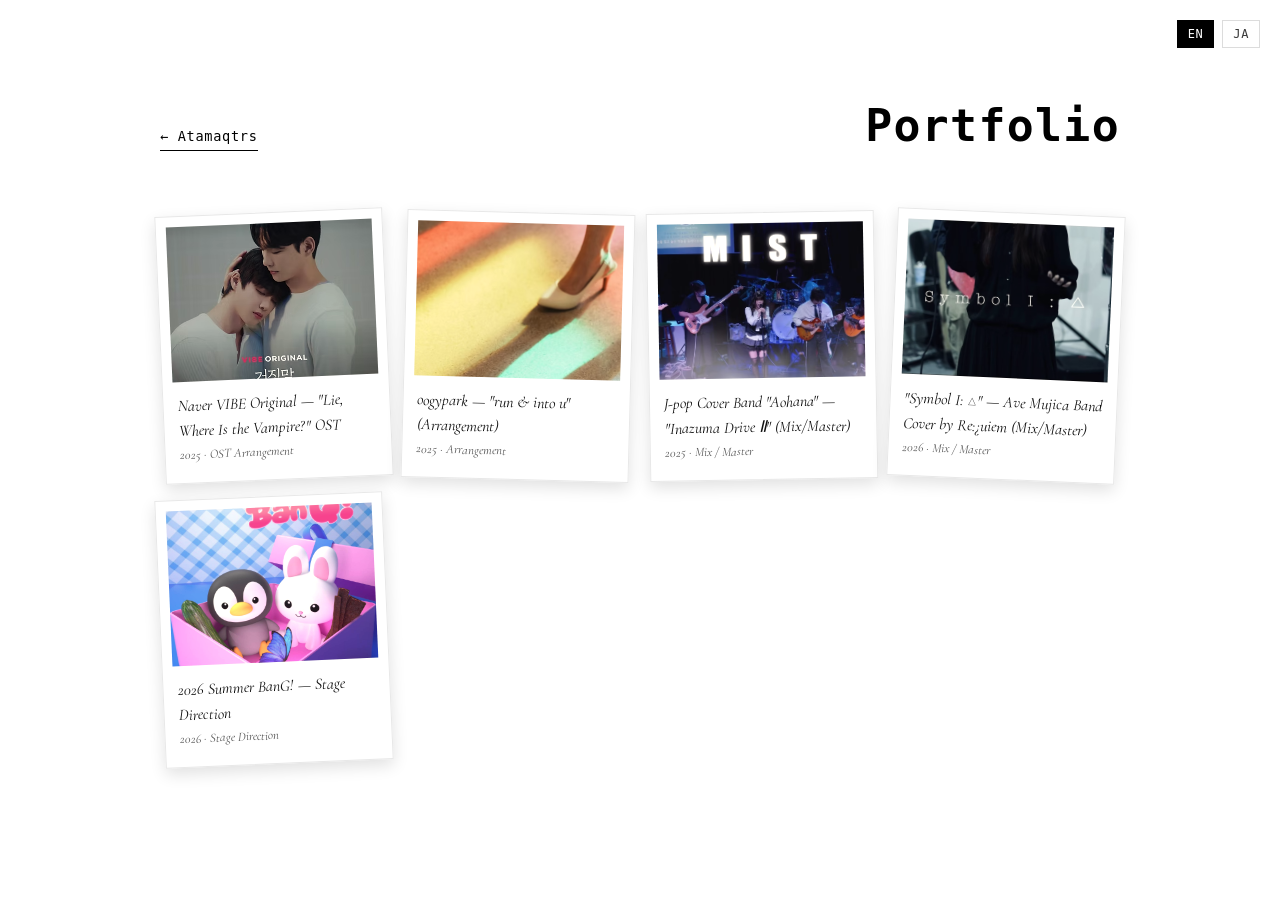
==== portfolio.html @ 37e50482 "Cover the photo's blue screen glow: trace monitor outlines slightly outward Co-Authored-By: Claude S" ====
<!DOCTYPE html>
<html lang="en">
<head>
<meta charset="UTF-8" />
<meta name="viewport" content="width=device-width, initial-scale=1.0" />
<title>Portfolio — Atamaqtrs</title>
<meta name="description" content="Atamaqtrs — full portfolio" />
<link rel="preconnect" href="https://fonts.googleapis.com">
<link rel="preconnect" href="https://fonts.gstatic.com" crossorigin>
<link href="https://fonts.googleapis.com/css2?family=Cormorant+Garamond:ital,wght@0,400;0,500;0,600;1,400;1,500&display=swap" rel="stylesheet">
<link href="https://fonts.cdnfonts.com/css/vcr-osd-mono" rel="stylesheet">
<link rel="stylesheet" href="css/style.css?v=21" />
<style>
  /* This page isn't part of the one-page scroller, so it needs a normal
     document-flow layout instead of the .panel/#scroll-container system. */
  body { padding: 90px clamp(20px, 6vw, 96px) 100px; }
  .gallery-wrap { max-width: 960px; margin: 0 auto; }
  .gallery-header {
    display: flex;
    align-items: baseline;
    justify-content: space-between;
    flex-wrap: wrap;
    gap: 12px;
    margin-bottom: 32px;
  }
  .gallery-back {
    font-family: var(--font-display);
    font-size: 0.85rem;
    letter-spacing: 0.05em;
    text-decoration: none;
    color: var(--fg);
    border-bottom: 1px solid var(--fg);
    padding-bottom: 2px;
  }
  .gallery-back:hover { opacity: 0.75; }
</style>
</head>
<body>

<div id="lang-switch" aria-label="Language switch">
  <button type="button" data-lang-btn="en">EN</button>
  <button type="button" data-lang-btn="ja">JA</button>
</div>

<div class="gallery-wrap">
  <div class="gallery-header">
    <a class="gallery-back" href="index.html#portfolio" data-i18n="portfolio.gallery.back">← Atamaqtrs</a>
    <h2 data-i18n="portfolio.heading">Portfolio</h2>
  </div>

  <div id="portfolio">
    <div id="portfolio-grid" class="portfolio-grid"></div>

    <!-- Detail overlay: shown when URL hash is #/portfolio/<id> -->
    <div id="portfolio-detail" class="portfolio-detail" hidden>
      <button type="button" class="portfolio-back" data-i18n="portfolio.back">← Back to list</button>
      <div class="portfolio-detail-content"></div>
      <h3 class="portfolio-other-heading" data-i18n="portfolio.other">More work</h3>
      <div id="portfolio-other-grid" class="portfolio-grid portfolio-grid--small"></div>
    </div>
  </div>
</div>

<script src="js/i18n.js?v=10"></script>
<script src="js/portfolio.js?v=14"></script>
</body>
</html>
---- css/style.css ----
/* ===== Reset & base ===== */
* { box-sizing: border-box; }
html, body { margin: 0; padding: 0; }

:root {
  --bg: #ffffff;
  --fg: #000000;
  --fg-dim: #3a3a3a;
  --accent: #000000;
  --line: #dcdcdc;
  --panel-pad: clamp(24px, 6vw, 96px);
  --font-display: "VCR OSD Mono", monospace;
  --font-body: "Cormorant Garamond", serif;
}

body {
  background: var(--bg);
  color: var(--fg);
  font-family: var(--font-body);
  font-size: 1.15rem;
  line-height: 1.6;
}

/* Dark theme: main.js adds body.theme-dark while the Portfolio section (the
   server room) is on screen, and removes it when the visitor scrolls away. */
body.theme-dark {
  --bg: #04060a;
  --fg: #e6edf5;
  --fg-dim: #9aa7b6;
  --accent: #e6edf5;
  --line: #1a2230;
}
body, .panel, h1, h2, h3, a, #lang-switch button, #dot-nav a {
  transition: background-color 0.6s ease, color 0.6s ease, border-color 0.6s ease;
}

h1, h2, h3 { font-family: var(--font-display); letter-spacing: 0.03em; margin: 0 0 0.4em; color: var(--fg); }
h2 { font-size: clamp(1.8rem, 4.5vw, 2.8rem); }
h3 { font-size: clamp(1.1rem, 2.6vw, 1.5rem); color: var(--fg-dim); }
a { color: var(--fg); text-decoration-color: var(--fg); }

/* ===== Scroll container ===== */
#scroll-container {
  height: 100vh;
  overflow-y: scroll;
  scroll-snap-type: y mandatory;
  scroll-behavior: smooth;
}
@media (prefers-reduced-motion: reduce) {
  #scroll-container { scroll-behavior: auto; }
}
/* Portfolio detail content can be taller than one viewport (multiple images +
   description); mandatory snap fights free scrolling through it, so it's
   turned off while a detail view is open (see js/portfolio.js). */
#scroll-container.no-snap {
  scroll-snap-type: none;
}

.panel {
  min-height: 100vh;
  width: 100%;
  scroll-snap-align: start;
  display: flex;
  flex-direction: column;
  justify-content: center;
  align-items: center;
  padding: var(--panel-pad);
  border-bottom: 1px solid var(--line);
}

.panel-inner {
  max-width: 720px;
  width: 100%;
}

/* ===== Language switch ===== */
#lang-switch {
  position: fixed;
  top: 20px;
  right: 20px;
  z-index: 50;
  display: flex;
  gap: 8px;
}
#lang-switch button {
  background: transparent;
  border: 1px solid var(--line);
  color: var(--fg-dim);
  font-family: var(--font-display);
  font-size: 0.75rem;
  padding: 6px 10px;
  cursor: pointer;
  letter-spacing: 0.05em;
}
#lang-switch button.active,
#lang-switch button:hover {
  color: var(--bg);
  background: var(--accent);
  border-color: var(--accent);
}

/* ===== Dot nav ===== */
#dot-nav {
  position: fixed;
  right: 24px;
  top: 50%;
  transform: translateY(-50%);
  z-index: 50;
  display: flex;
  flex-direction: column;
  gap: 14px;
}
#dot-nav a {
  width: 8px;
  height: 8px;
  border-radius: 50%;
  background: var(--line);
  display: block;
}
#dot-nav a.active { background: var(--accent); }

@media (max-width: 640px) {
  #dot-nav { display: none; }
}

/* ===== Hero ===== */
/* Extra top clearance so the title never collides with the fixed lang-switch
   buttons in the corner, even on short viewports. */
#hero { gap: 32px; padding-top: calc(var(--panel-pad) + 56px); }
.hero-inner { display: flex; flex-direction: column; align-items: center; gap: 24px; }

/* Plaster bust (small) stacked directly above the wordmark logo. */
.brand-mark {
  display: flex;
  flex-direction: column;
  align-items: center;
  gap: 8px;
}
.brand-plaster {
  width: 64px;
  height: auto;
  object-fit: contain;
}
.brand-logo {
  width: min(280px, 60vw);
  height: auto;
  object-fit: contain;
}

/* Real photo of the reference CRT monitor (assets/img/crt-monitor.png,
   cropped from the user's reference shot). The video screen is an absolutely
   positioned overlay matched to that photo's actual screen rectangle —
   measured directly from the image's pixels (dark screen vs. gray bezel),
   as a percentage of the (fixed-aspect) photo: left 11.1%, top 13.0%,
   width 77.5%, height 64.2%. If the photo is ever swapped for a different
   crop, these percentages need re-measuring against the new image. */
.tv {
  position: relative;
  width: min(480px, 80vw);
  aspect-ratio: 1238 / 1092; /* crt-monitor.png's own pixel dimensions */
}
.tv-photo {
  position: absolute;
  inset: 0;
  width: 100%;
  height: 100%;
  object-fit: contain;
  pointer-events: none;
  user-select: none;
}
.tv-screen {
  position: absolute;
  left: 11.1%;
  top: 13.0%;
  width: 77.5%;
  height: 64.2%;
  overflow: hidden;
  border-radius: 3%;
  background: #000;
  filter: saturate(1.1) contrast(1.05);
  cursor: pointer;
  box-shadow: inset 0 0 0 2px rgba(0,0,0,0.5);
}
.tv-video {
  width: 100%;
  height: 100%;
  object-fit: cover;
  /* Colors left untouched on purpose — the scanline/vignette/noise/glass
     layers above already carry the CRT feel without tinting the footage. */
}
.tv-scanlines {
  position: absolute;
  inset: 0;
  background: repeating-linear-gradient(
    to bottom,
    rgba(0,0,0,0.25) 0px,
    rgba(0,0,0,0.25) 1px,
    transparent 2px,
    transparent 4px
  );
  mix-blend-mode: multiply;
  pointer-events: none;
}
.tv-flicker {
  position: absolute;
  inset: 0;
  background: #fff;
  opacity: 0;
  animation: flicker 6s infinite;
  pointer-events: none;
}
.tv-noise {
  position: absolute;
  inset: 0;
  opacity: 0.05;
  pointer-events: none;
  background-image: url("data:image/svg+xml;utf8,<svg xmlns='http://www.w3.org/2000/svg' width='120' height='120'><filter id='n'><feTurbulence type='fractalNoise' baseFrequency='0.9' numOctaves='2' stitchTiles='stitch'/></filter><rect width='100%25' height='100%25' filter='url(%23n)'/></svg>");
  animation: noise 0.4s steps(2) infinite;
}
.tv-vignette {
  position: absolute;
  inset: 0;
  pointer-events: none;
  box-shadow: inset 0 0 60px 18px rgba(0,0,0,0.55);
  border-radius: 3%;
}
.tv-glass {
  position: absolute;
  inset: 0;
  pointer-events: none;
  background: linear-gradient(115deg, rgba(255,255,255,0.14) 0%, rgba(255,255,255,0.04) 18%, transparent 34%);
}
/* Small VCR-style on-screen display, top-left of the screen — always visible,
   reflecting the video's actual current state (like a real VCR's transport
   readout) rather than only appearing on hover. */
.tv-toggle {
  position: absolute;
  top: 10px;
  left: 12px;
  display: flex;
  align-items: center;
  gap: 6px;
  font-family: var(--font-display);
  font-size: 0.9rem;
  letter-spacing: 0.1em;
  color: #f2f0e6;
  text-shadow: 0 1px 2px rgba(0,0,0,0.8);
  pointer-events: none;
}
.tv-toggle-icon {
  display: inline-block;
  width: 0;
  height: 0;
}
/* stop = square */
.tv-toggle-icon.is-square {
  width: 9px;
  height: 9px;
  background: currentColor;
}
/* start/play = right-pointing triangle */
.tv-toggle-icon.is-triangle {
  width: 0;
  height: 0;
  background: none;
  border-top: 6px solid transparent;
  border-bottom: 6px solid transparent;
  border-left: 9px solid currentColor;
}
@keyframes flicker {
  0%, 96%, 100% { opacity: 0; }
  97% { opacity: 0.08; }
  98% { opacity: 0; }
  99% { opacity: 0.04; }
}
@keyframes noise {
  0% { transform: translate(0,0); }
  50% { transform: translate(-2%, 1%); }
  100% { transform: translate(1%, -1%); }
}

.scroll-hint {
  color: var(--fg-dim);
  font-size: 0.85rem;
  letter-spacing: 0.1em;
  text-transform: uppercase;
  animation: bob 2s ease-in-out infinite;
}
@keyframes bob {
  0%, 100% { transform: translateY(0); }
  50% { transform: translateY(6px); }
}

/* ===== About ===== */
/* Centered, narrow-measure column so the intro reads as one tidy block
   instead of ragged full-width lines. */
#about .panel-inner {
  display: flex;
  flex-direction: column;
  align-items: center;
  text-align: center;
  max-width: 540px;
}
/* User-supplied "Musician's License" ID card image (photo/name/role/stamp
   already part of the graphic) — just framed with a drop shadow. */
.musician-license {
  display: block;
  width: min(420px, 100%);
  height: auto;
  margin: 12px 0 28px;
}
.about-body {
  color: var(--fg-dim);
  font-size: 1.25rem;
  line-height: 1.7;
  margin: 0 0 36px;
}
.about-body span {
  display: block;
}
.education-list {
  list-style: none;
  padding: 0;
  margin: 0;
  color: var(--fg-dim);
  width: 100%;
}
.education-list li {
  padding-top: 14px;
  margin-top: 14px;
  border-top: 1px solid var(--line);
  font-size: 0.95rem;
  letter-spacing: 0.02em;
}

/* ===== Music ===== */
/* The user's MP3-player photo (assets/img/mp3-player.png, 1099×1431). Every
   overlay below is positioned as a % of that image's own pixels:
   LCD  x313–787, y312–647          → left 28.5%, top 21.8%, w 43.1%, h 23.5%
   ◀◀ centre (373,965), ▶▶ (726,965), ▶❚❚ (555,1130)
   Re-measure if the photo is ever swapped. */
#music .panel-inner, .music-inner {
  display: flex;
  flex-direction: column;
  align-items: center;
  text-align: center;
}
.mp3 {
  position: relative;
  width: min(430px, calc(60vh * 1099 / 1431), 100%);
  aspect-ratio: 1099 / 1431;
  margin: 8px 0 14px;
  container-type: inline-size; /* so the LCD text can scale with the player */
  filter: drop-shadow(0 18px 24px rgba(0, 0, 0, 0.28));
}
.mp3-photo {
  position: absolute;
  inset: 0;
  width: 100%;
  height: 100%;
  pointer-events: none;
  user-select: none;
}
/* LCD: only album art + track title, drawn in the screen's dark-blue ink. */
.mp3-lcd {
  position: absolute;
  left: 28.5%;
  top: 21.8%;
  width: 43.1%;
  height: 23.5%;
  display: flex;
  align-items: center;
  gap: 6%;
  padding: 4% 5%;
  color: #14202b;
  text-align: left;
  pointer-events: none;
  /* opaque — hides the "MP3" icon / battery / progress bar printed on the photo's screen */
  background: linear-gradient(to bottom, #97a9b3, #8e9fac);
  box-shadow: inset 0 0 10px rgba(10, 25, 40, 0.28);
}
.mp3-lcd::after { /* faint LCD pixel rows */
  content: "";
  position: absolute;
  inset: 0;
  background: repeating-linear-gradient(to bottom, rgba(10, 25, 45, 0.07) 0, rgba(10, 25, 45, 0.07) 1px, transparent 1px, transparent 3px);
}
.mp3-art {
  height: 84%;
  aspect-ratio: 1;
  object-fit: cover;
  flex: none;
  filter: grayscale(1) brightness(1.7) contrast(1.15);
  mix-blend-mode: multiply;
  opacity: 0.9;
  image-rendering: pixelated;
}
.mp3-title {
  flex: 1;
  min-width: 0;
  font-family: var(--font-display);
  font-size: 4.2cqw;
  line-height: 1.25;
  letter-spacing: 0.02em;
  display: -webkit-box;
  -webkit-line-clamp: 4;
  -webkit-box-orient: vertical;
  overflow: hidden;
  word-break: break-word;
}
.mp3-btn {
  position: absolute;
  border: none;
  border-radius: 50%;
  background: transparent;
  cursor: pointer;
  padding: 0;
  -webkit-tap-highlight-color: transparent;
}
.mp3-btn:hover { background: radial-gradient(circle, rgba(255, 255, 255, 0.4), transparent 70%); }
.mp3-btn:active { background: radial-gradient(circle, rgba(0, 0, 0, 0.22), transparent 70%); transform: scale(0.95); }
.mp3-btn:focus-visible { outline: 2px solid #17222f; outline-offset: -4px; }
.mp3-prev { left: 28.5%; top: 63.2%; width: 10.9%; height: 8.4%; }
.mp3-next { left: 60.6%; top: 63.2%; width: 10.9%; height: 8.4%; }
.mp3-play { left: 43%;   top: 75.1%; width: 15%;   height: 7.7%; }
/* The Spotify embed that actually produces the sound: kept in the DOM (it
   must be, to play) but invisible and unclickable. */
.spotify-hidden {
  position: fixed;
  right: 0;
  bottom: 0;
  width: 300px;
  height: 80px;
  opacity: 0;
  pointer-events: none;
  overflow: hidden;
}
.more-music-link {
  display: inline-block;
  font-size: 0.95rem;
  text-decoration: none;
  border-bottom: 1px solid var(--accent);
  padding-bottom: 2px;
}
.more-music-link:hover { opacity: 0.75; }

.portfolio-more-link {
  display: inline-block;
  margin-top: 28px;
  font-size: 0.95rem;
  text-decoration: none;
  color: var(--fg);
  border-bottom: 1px solid var(--fg);
  padding-bottom: 2px;
}
.portfolio-more-link:hover { opacity: 0.75; }

/* ===== Portfolio — the server room ===== */
#portfolio.panel {
  padding-top: 64px;
  padding-bottom: 20px;
  gap: 6px;
}
#portfolio h2 { margin: 0; }
/* Stage = the server-room photo (1672×941) with the monitors laid on top of
   its screens as %-positioned overlays (generated by js/portfolio.js). */
.server-stage {
  position: relative;
  width: min(100%, calc((100vh - 190px) * 1672 / 941));
  aspect-ratio: 1672 / 941;
}
.server-photo {
  position: absolute;
  inset: 0;
  width: 100%;
  height: 100%;
  pointer-events: none;
  user-select: none;
}
.server-stage::after { /* feather the photo's edges into the page */
  content: "";
  position: absolute;
  inset: 0;
  box-shadow: inset 0 0 50px 28px var(--bg);
  pointer-events: none;
  z-index: 5;
}
.stage-caption {
  margin: 0;
  min-height: 1.4em;
  font-family: var(--font-display);
  font-size: 0.8rem;
  letter-spacing: 0.12em;
  color: var(--fg-dim);
  text-align: center;
}
.more-contents {
  background: none;
  border: none;
  border-bottom: 1px solid var(--fg);
  color: var(--fg);
  font-family: var(--font-display);
  font-size: 1rem;
  letter-spacing: 0.14em;
  padding: 4px 2px;
  cursor: pointer;
  text-shadow: 0 0 10px rgba(130, 180, 255, 0.5);
}
.more-contents:hover { opacity: 0.75; }

/* --- CRT monitor overlay --- */
.monitor {
  position: absolute;
  display: block;
  overflow: hidden;
  isolation: isolate;
  cursor: pointer;
  z-index: 3;
}
.monitor > span {
  position: absolute;
  inset: 0;
  display: block;
  pointer-events: none;
}
.m-img {
  background: var(--img) center / cover no-repeat;
  filter: saturate(0.8) contrast(1.12) brightness(0.88);
  animation: m-jitter var(--p) steps(1) infinite var(--d);
}
.m-ghost {
  background: var(--img) center / cover no-repeat;
  mix-blend-mode: screen;
  opacity: 0;
}
.m-ghost-r { filter: url(#ch-r); animation: m-ghost-a var(--p) steps(1) infinite var(--d); }
.m-ghost-c { filter: url(#ch-c); animation: m-ghost-b var(--p) steps(1) infinite var(--d); }
.m-tint { background: rgba(110, 165, 255, 0.28); mix-blend-mode: overlay; }
.m-scan {
  background: repeating-linear-gradient(to bottom, rgba(0, 0, 0, 0.32) 0, rgba(0, 0, 0, 0.32) 1px, transparent 1px, transparent 3px);
  animation: m-flicker 0.15s steps(2) infinite;
}
.m-bar { /* slow rolling brightness band, like a refresh line */
  background: linear-gradient(to bottom, transparent, rgba(190, 220, 255, 0.16), transparent);
  height: 35%;
  bottom: auto;
  animation: m-roll 5s linear infinite var(--d);
}
.m-vig { box-shadow: inset 0 0 26px 8px rgba(0, 0, 12, 0.75); }
.m-ch {
  inset: auto;
  top: 7%;
  left: 7%;
  font-family: var(--font-display);
  font-size: clamp(6px, 0.85vw, 12px);
  letter-spacing: 0.1em;
  color: #cfe6ff;
  text-shadow: 0 0 4px rgba(120, 180, 255, 0.9);
  opacity: 0.85;
}
.monitor:hover .m-img,
.monitor:focus-visible .m-img { filter: saturate(1) contrast(1.1) brightness(1.15); }
.monitor:hover .m-ghost-r,
.monitor:focus-visible .m-ghost-r { animation: m-ghost-a 0.5s steps(1) infinite; }
.monitor:hover .m-ghost-c,
.monitor:focus-visible .m-ghost-c { animation: m-ghost-b 0.5s steps(1) infinite; }
.monitor:hover .m-img,
.monitor:focus-visible .m-img { animation: m-jitter 0.5s steps(1) infinite; }
.monitor:focus-visible { outline: none; }

/* --- Empty monitors: click for a test signal + "NO SIGNAL" --- */
.monitor-empty {
  background: transparent;
  border: 0;
  padding: 0;
  container-type: size; /* lets the message scale with each screen's size */
}
.monitor-empty:hover { background: rgba(160, 200, 255, 0.12); }
.m-signal {
  opacity: 0;
  background: #000;
  filter: saturate(0.85) brightness(0.92);
}
.m-signal > span { position: absolute; left: 0; right: 0; display: block; }
.m-bars {
  top: 0;
  height: 68%;
  background: linear-gradient(to right, #c0c0c0 0 14.28%, #c0c000 0 28.57%, #00c0c0 0 42.85%, #00c000 0 57.14%, #c000c0 0 71.42%, #c00000 0 85.71%, #0000c0 0);
}
.m-bars-low {
  top: 68%;
  height: 32%;
  background: linear-gradient(to right, #0000c0 0 14.28%, #111 0 28.57%, #c000c0 0 42.85%, #111 0 57.14%, #00c0c0 0 71.42%, #111 0 85.71%, #c0c0c0 0);
}
.m-nosig {
  top: 50%;
  left: 50% !important;
  right: auto !important;
  transform: translate(-50%, -50%);
  background: #000;
  color: #fff;
  font-family: var(--font-display);
  font-size: clamp(4px, 10cqw, 40px);
  letter-spacing: 0.12em;
  line-height: 1;
  padding: 0.4em 0.7em;
  white-space: nowrap;
  animation: m-blink 1.6s steps(1) infinite;
}
.monitor-empty .m-scan,
.monitor-empty .m-vig { opacity: 0; }
.monitor-empty.show-signal .m-signal { opacity: 1; animation: m-tune 0.5s steps(1); }
.monitor-empty.show-signal .m-scan,
.monitor-empty.show-signal .m-vig { opacity: 1; }
.monitor-empty.show-signal:hover { background: transparent; }
@keyframes m-blink { 0%, 70% { opacity: 1; } 71%, 100% { opacity: 0; } }
/* brief white-out + shift as the signal "locks on" */
@keyframes m-tune {
  0% { filter: brightness(4) contrast(0.3); transform: translateX(-4%); }
  35% { filter: brightness(2) contrast(0.6); transform: translateX(3%) skewX(6deg); }
  70% { filter: brightness(1.3); transform: none; }
}

/* Mostly steady; a short burst of displacement / RGB-split / hue shift near
   the end of each (per-monitor) cycle. */
@keyframes m-jitter {
  0%, 88%, 100% { transform: none; }
  89% { transform: translateX(-3%) skewX(4deg); filter: saturate(1.4) contrast(1.4) brightness(1.1) hue-rotate(35deg); }
  90% { transform: translateX(4%); }
  91% { transform: translate(-2%, 2%) scaleY(1.06); filter: saturate(0.4) contrast(1.6) brightness(1.3); }
  92% { transform: translateX(2%) skewX(-5deg); }
  93% { transform: none; }
  95% { transform: translateY(-3%); }
  96% { transform: none; }
}
@keyframes m-ghost-a {
  0%, 88%, 96%, 100% { opacity: 0; transform: none; }
  89% { opacity: 0.85; transform: translateX(-5%); }
  91% { opacity: 0.85; transform: translateX(3%); }
  93% { opacity: 0.7; transform: translateX(-2%); }
}
@keyframes m-ghost-b {
  0%, 88%, 96%, 100% { opacity: 0; transform: none; }
  89% { opacity: 0.85; transform: translateX(5%); }
  91% { opacity: 0.85; transform: translateX(-3%); }
  93% { opacity: 0.7; transform: translateX(2%); }
}
@keyframes m-flicker {
  0% { opacity: 1; }
  100% { opacity: 0.88; }
}
@keyframes m-roll {
  0% { transform: translateY(-120%); }
  100% { transform: translateY(320%); }
}
@media (prefers-reduced-motion: reduce) {
  .m-img, .m-ghost, .m-scan, .m-bar, .m-nosig, .m-signal { animation: none !important; }
}

/* --- Windows (More contents list + work detail) --- */
.modal {
  position: fixed;
  inset: 0;
  z-index: 100;
  background: rgba(0, 0, 0, 0.8);
  display: flex;
  align-items: center;
  justify-content: center;
  padding: 20px;
}
.modal[hidden] { display: none; }
body.modal-open #scroll-container { overflow: hidden; }
#lang-switch { z-index: 150; }
.modal-window {
  --bg: #07090d;
  --fg: #e6edf5;
  --fg-dim: #9aa7b6;
  --accent: #e6edf5;
  --line: #243040;
  position: relative;
  width: min(960px, 100%);
  max-height: calc(100vh - 40px);
  overflow-y: auto;
  padding: 28px;
  color: var(--fg);
  background:
    repeating-linear-gradient(to bottom, rgba(255, 255, 255, 0.025) 0, rgba(255, 255, 255, 0.025) 1px, transparent 1px, transparent 3px),
    #07090d;
  border: 1px solid #2a3544;
  box-shadow: 0 0 0 1px #000, 0 0 50px rgba(110, 160, 255, 0.2);
}
.modal-close {
  position: sticky;
  top: 0;
  float: right;
  z-index: 2;
  margin: -12px -12px 0 12px;
  background: #07090d;
  border: 1px solid #2a3544;
  color: var(--fg);
  font-family: var(--font-display);
  font-size: 0.9rem;
  width: 34px;
  height: 34px;
  cursor: pointer;
}
.modal-close:hover { background: var(--fg); color: #07090d; }
.modal-title { margin: 0 0 4px; color: var(--fg); }

.portfolio-grid {
  display: grid;
  grid-template-columns: repeat(auto-fill, minmax(200px, 1fr));
  gap: 16px;
  margin-top: 24px;
}
/* [hidden] is normally display:none via the UA stylesheet, but the class rule
   above has equal specificity and comes later, so it silently wins. This
   attribute+class selector outranks it so JS toggling .hidden actually works. */
.portfolio-grid[hidden] { display: none; }
.portfolio-grid--small { margin-top: 12px; }

/* Polaroid-style cards: thick white bottom margin, thin frame, slight scatter
   of rotation per card (nth-child) so the grid reads as tossed-down photos
   rather than a rigid grid — reset to straight + lifted on hover. */
.portfolio-card {
  cursor: pointer;
  background: #fff;
  border: 1px solid #e8e8e8;
  box-shadow: 0 6px 16px rgba(0,0,0,0.12);
  padding: 10px 10px 0;
  overflow: visible;
  text-align: left;
  display: flex;
  flex-direction: column;
  text-decoration: none;
  transition: transform 0.2s ease, box-shadow 0.2s ease;
}
.portfolio-card:nth-child(4n+1) { transform: rotate(-2.5deg); }
.portfolio-card:nth-child(4n+2) { transform: rotate(1.5deg); }
.portfolio-card:nth-child(4n+3) { transform: rotate(-1deg); }
.portfolio-card:nth-child(4n+4) { transform: rotate(2.5deg); }
.portfolio-card:hover {
  transform: rotate(0deg) translateY(-4px);
  box-shadow: 0 14px 28px rgba(0,0,0,0.18);
}
.portfolio-card img {
  width: 100%;
  aspect-ratio: 4 / 3;
  object-fit: cover;
  display: block;
  background: #eee;
  filter: sepia(0.12) contrast(1.02);
}
.portfolio-card figcaption {
  padding: 12px 4px 18px;
  font-size: 0.85rem;
  font-family: var(--font-body);
  font-style: italic;
}
/* The polaroid is always white, so its text is fixed dark (not theme-driven). */
.portfolio-card .p-title { color: #111; font-size: 1rem; }
.portfolio-card .p-meta { color: #555; font-size: 0.8rem; }

.portfolio-detail {
  max-width: 960px;
  width: 100%;
  margin-top: 12px;
}
.modal.portfolio-detail { max-width: none; margin-top: 0; width: auto; }
.portfolio-back {
  background: none;
  border: none;
  color: var(--fg-dim);
  font-family: var(--font-body);
  cursor: pointer;
  margin-bottom: 16px;
  padding: 0;
  font-size: 0.9rem;
}
.portfolio-back:hover { color: var(--accent); }
.modal-close.portfolio-back { padding: 0; margin: -12px -12px 0 12px; background: #07090d; border: 1px solid #2a3544; color: var(--fg); font-family: var(--font-display); font-size: 0.9rem; }
.modal-close.portfolio-back:hover { background: var(--fg); color: #07090d; }
.portfolio-detail-content img {
  width: 100%;
  max-height: 62vh;
  object-fit: contain;
  display: block;
  margin-bottom: 12px;
  background: #000;
}
.portfolio-detail-content .p-desc { color: var(--fg-dim); margin: 16px 0 32px; white-space: pre-line; }
.portfolio-detail-content .p-link {
  display: inline-block;
  margin: -16px 0 32px;
  font-size: 0.95rem;
  text-decoration: none;
  color: var(--fg);
  border-bottom: 1px solid var(--fg);
  padding-bottom: 2px;
}
.portfolio-detail-content .p-link:hover { opacity: 0.75; }

/* ===== Commission form — filled out directly on the user's own form photo =====
   Coordinates below are measured from assets/img/commission-form.png's own
   pixels (1103×1426): each ruled line's position as a % of the image, so the
   overlay tracks correctly as the image scales responsively. Re-measure if
   that photo is ever replaced with a different layout/crop. */
.sr-only {
  position: absolute;
  width: 1px; height: 1px;
  padding: 0; margin: -1px;
  overflow: hidden;
  clip: rect(0, 0, 0, 0);
  white-space: nowrap;
  border: 0;
}
.commission-inner { max-width: 640px; }
.commission-sheet {
  position: relative;
  width: 100%;
  box-shadow: 0 18px 40px rgba(0,0,0,0.16);
}
.commission-photo {
  display: block;
  width: 100%;
  height: auto;
}
.commission-form-overlay { position: absolute; inset: 0; }

.cf-field {
  position: absolute;
  background: transparent;
  border: none;
  border-radius: 2px;
  color: #111;
  font-family: var(--font-body);
  font-size: clamp(0.75rem, 2.6vw, 1.05rem);
  line-height: 1.3;
  padding: 0 0.3em;
}
.cf-field:focus {
  outline: none;
  background: rgba(255, 230, 150, 0.35);
}

/* NAME (required): */
.cf-name   { left: 30.1%; width: 57.6%; top: calc(31.00% - 1.3em); height: 1.5em; }
/* EMAIL (required): */
.cf-email  { left: 30.7%; width: 57.0%; top: calc(37.52% - 1.3em); height: 1.5em; }
/* COMPANY (optional): */
.cf-company{ left: 34.7%; width: 53.0%; top: calc(44.04% - 1.3em); height: 1.5em; }
/* COMMISSION DETAILS (briefly) — spans all five ruled lines as one field */
.cf-message {
  left: 12.5%;
  width: 75.3%;
  top: 61.5%;
  height: 19%;
  resize: none;
  line-height: 1.7;
}

.commission-footer {
  margin-top: 28px;
  display: flex;
  flex-direction: column;
  align-items: flex-start;
  gap: 12px;
}
.commission-footer button {
  background: transparent;
  color: var(--fg);
  border: 2px solid var(--fg);
  padding: 10px 32px;
  font-family: var(--font-display);
  font-size: 1.05rem;
  letter-spacing: 0.08em;
  cursor: pointer;
  transition: background 0.15s ease, color 0.15s ease;
}
.commission-footer button:hover:not(:disabled) {
  background: var(--fg);
  color: var(--bg);
}
.commission-footer button:disabled {
  opacity: 0.5;
  cursor: not-allowed;
}
.commission-status {
  min-height: 1.2em;
  font-size: 0.9rem;
}
.commission-status.error { color: #b23b3b; }
.commission-status.success { color: #2f6b3a; }
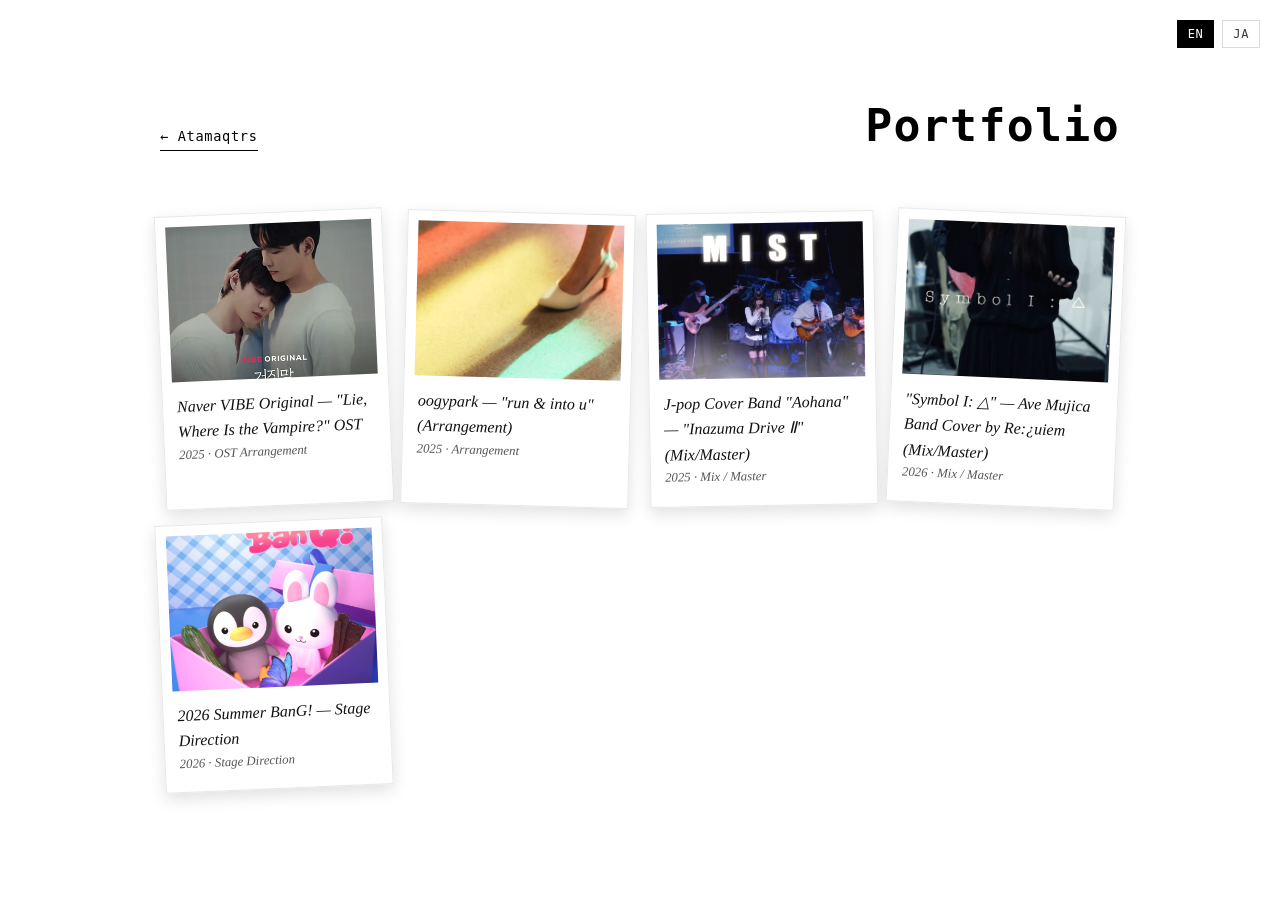
==== commit 582bafa7: "Mobile fixes (dvh, pannable studio, iOS-safe form fields) and security hardening (CSP, SRI, honeypot" ====
--- a/portfolio.html
+++ b/portfolio.html
@@ -4,12 +4,14 @@
 <meta charset="UTF-8" />
 <meta name="viewport" content="width=device-width, initial-scale=1.0" />
 <title>Portfolio — Atamaqtrs</title>
+<meta http-equiv="Content-Security-Policy" content="default-src 'self'; script-src 'self'; style-src 'self' 'unsafe-inline' https://fonts.googleapis.com https://fonts.cdnfonts.com; font-src 'self' data: https://fonts.gstatic.com https://fonts.cdnfonts.com; img-src 'self' data:; connect-src 'self'; object-src 'none'; base-uri 'self'; form-action 'self'" />
+<meta name="referrer" content="strict-origin-when-cross-origin" />
 <meta name="description" content="Atamaqtrs — full portfolio" />
 <link rel="preconnect" href="https://fonts.googleapis.com">
 <link rel="preconnect" href="https://fonts.gstatic.com" crossorigin>
 <link href="https://fonts.googleapis.com/css2?family=Cormorant+Garamond:ital,wght@0,400;0,500;0,600;1,400;1,500&display=swap" rel="stylesheet">
 <link href="https://fonts.cdnfonts.com/css/vcr-osd-mono" rel="stylesheet">
-<link rel="stylesheet" href="css/style.css?v=21" />
+<link rel="stylesheet" href="css/style.css?v=30" />
 <style>
   /* This page isn't part of the one-page scroller, so it needs a normal
      document-flow layout instead of the .panel/#scroll-container system. */
@@ -61,7 +63,7 @@
   </div>
 </div>
 
-<script src="js/i18n.js?v=10"></script>
-<script src="js/portfolio.js?v=14"></script>
+<script src="js/i18n.js?v=11"></script>
+<script src="js/portfolio.js?v=15"></script>
 </body>
 </html>
--- a/css/style.css
+++ b/css/style.css
@@ -42,6 +42,7 @@
 /* ===== Scroll container ===== */
 #scroll-container {
   height: 100vh;
+  height: 100dvh; /* phones: 100vh includes the hidden address bar area */
   overflow-y: scroll;
   scroll-snap-type: y mandatory;
   scroll-behavior: smooth;
@@ -58,6 +59,7 @@
 
 .panel {
   min-height: 100vh;
+  min-height: 100dvh;
   width: 100%;
   scroll-snap-align: start;
   display: flex;
@@ -464,9 +466,18 @@
 #portfolio h2 { margin: 0; }
 /* Stage = the server-room photo (1672×941) with the monitors laid on top of
    its screens as %-positioned overlays (generated by js/portfolio.js). */
+.stage-scroll {
+  width: 100%;
+  display: flex;
+  justify-content: center;
+  overflow-x: auto;
+  scrollbar-width: none;
+}
+.stage-scroll::-webkit-scrollbar { display: none; }
 .server-stage {
   position: relative;
-  width: min(100%, calc((100vh - 190px) * 1672 / 941));
+  flex: none;
+  width: min(100%, calc((100vh - 215px) * 1672 / 941));
   aspect-ratio: 1672 / 941;
 }
 .server-photo {
@@ -477,13 +488,20 @@
   pointer-events: none;
   user-select: none;
 }
-.server-stage::after { /* feather the photo's edges into the page */
-  content: "";
-  position: absolute;
-  inset: 0;
-  box-shadow: inset 0 0 50px 28px var(--bg);
-  pointer-events: none;
-  z-index: 5;
+/* The lit photo sits on top of the dark one and is invisible until the lights
+   come on — then it flickers up (like a fluorescent tube catching). */
+.server-lit { opacity: 0; }
+.lights-on .server-lit { animation: lights-on 1.5s linear forwards; }
+@keyframes lights-on {
+  0%   { opacity: 0; }
+  10%  { opacity: 0.55; }
+  16%  { opacity: 0.05; }
+  30%  { opacity: 0.85; }
+  38%  { opacity: 0.2; }
+  52%  { opacity: 1; }
+  60%  { opacity: 0.7; }
+  72%  { opacity: 1; }
+  100% { opacity: 1; }
 }
 .stage-caption {
   margin: 0;
@@ -504,7 +522,6 @@
   letter-spacing: 0.14em;
   padding: 4px 2px;
   cursor: pointer;
-  text-shadow: 0 0 10px rgba(130, 180, 255, 0.5);
 }
 .more-contents:hover { opacity: 0.75; }
 
@@ -516,6 +533,20 @@
   isolation: isolate;
   cursor: pointer;
   z-index: 3;
+  /* dead until the lights come on, then each powers up in turn */
+  opacity: 0;
+  pointer-events: none;
+}
+.lights-on .monitor {
+  pointer-events: auto;
+  animation: crt-on 0.8s ease-out both;
+  animation-delay: calc(1.1s + var(--n, 0) * 0.22s);
+}
+@keyframes crt-on {
+  0%   { opacity: 0; transform: scale(1, 0.02); filter: brightness(4); }
+  35%  { opacity: 1; transform: scale(1, 0.02); filter: brightness(4); }
+  60%  { opacity: 1; transform: scale(1, 1.04); filter: brightness(2.2); }
+  100% { opacity: 1; transform: none; filter: none; }
 }
 .monitor > span {
   position: absolute;
@@ -525,7 +556,7 @@
 }
 .m-img {
   background: var(--img) center / cover no-repeat;
-  filter: saturate(0.8) contrast(1.12) brightness(0.88);
+  filter: saturate(0.95) contrast(1.05) brightness(1.2);
   animation: m-jitter var(--p) steps(1) infinite var(--d);
 }
 .m-ghost {
@@ -535,9 +566,9 @@
 }
 .m-ghost-r { filter: url(#ch-r); animation: m-ghost-a var(--p) steps(1) infinite var(--d); }
 .m-ghost-c { filter: url(#ch-c); animation: m-ghost-b var(--p) steps(1) infinite var(--d); }
-.m-tint { background: rgba(110, 165, 255, 0.28); mix-blend-mode: overlay; }
+.m-tint { background: rgba(110, 165, 255, 0.14); mix-blend-mode: overlay; }
 .m-scan {
-  background: repeating-linear-gradient(to bottom, rgba(0, 0, 0, 0.32) 0, rgba(0, 0, 0, 0.32) 1px, transparent 1px, transparent 3px);
+  background: repeating-linear-gradient(to bottom, rgba(0, 0, 0, 0.2) 0, rgba(0, 0, 0, 0.2) 1px, transparent 1px, transparent 3px);
   animation: m-flicker 0.15s steps(2) infinite;
 }
 .m-bar { /* slow rolling brightness band, like a refresh line */
@@ -546,11 +577,11 @@
   bottom: auto;
   animation: m-roll 5s linear infinite var(--d);
 }
-.m-vig { box-shadow: inset 0 0 26px 8px rgba(0, 0, 12, 0.75); }
+.m-vig { box-shadow: inset 0 0 20px 4px rgba(0, 0, 12, 0.5); }
 .m-ch {
   inset: auto;
-  top: 7%;
-  left: 7%;
+  top: 10%;
+  left: 13%;
   font-family: var(--font-display);
   font-size: clamp(6px, 0.85vw, 12px);
   letter-spacing: 0.1em;
@@ -559,7 +590,7 @@
   opacity: 0.85;
 }
 .monitor:hover .m-img,
-.monitor:focus-visible .m-img { filter: saturate(1) contrast(1.1) brightness(1.15); }
+.monitor:focus-visible .m-img { filter: saturate(1.05) contrast(1.05) brightness(1.4); }
 .monitor:hover .m-ghost-r,
 .monitor:focus-visible .m-ghost-r { animation: m-ghost-a 0.5s steps(1) infinite; }
 .monitor:hover .m-ghost-c,
@@ -575,7 +606,7 @@
   padding: 0;
   container-type: size; /* lets the message scale with each screen's size */
 }
-.monitor-empty:hover { background: rgba(160, 200, 255, 0.12); }
+.monitor-empty:hover { background: rgba(255, 255, 255, 0.22); }
 .m-signal {
   opacity: 0;
   background: #000;
@@ -662,7 +693,7 @@
   position: fixed;
   inset: 0;
   z-index: 100;
-  background: rgba(0, 0, 0, 0.8);
+  background: rgba(20, 22, 26, 0.55);
   display: flex;
   align-items: center;
   justify-content: center;
@@ -672,22 +703,20 @@
 body.modal-open #scroll-container { overflow: hidden; }
 #lang-switch { z-index: 150; }
 .modal-window {
-  --bg: #07090d;
-  --fg: #e6edf5;
-  --fg-dim: #9aa7b6;
-  --accent: #e6edf5;
-  --line: #243040;
+  --bg: #ffffff;
+  --fg: #000000;
+  --fg-dim: #3a3a3a;
+  --accent: #000000;
+  --line: #dcdcdc;
   position: relative;
   width: min(960px, 100%);
   max-height: calc(100vh - 40px);
   overflow-y: auto;
   padding: 28px;
   color: var(--fg);
-  background:
-    repeating-linear-gradient(to bottom, rgba(255, 255, 255, 0.025) 0, rgba(255, 255, 255, 0.025) 1px, transparent 1px, transparent 3px),
-    #07090d;
-  border: 1px solid #2a3544;
-  box-shadow: 0 0 0 1px #000, 0 0 50px rgba(110, 160, 255, 0.2);
+  background: #fff;
+  border: 1px solid var(--line);
+  box-shadow: 0 24px 70px rgba(0, 0, 0, 0.3);
 }
 .modal-close {
   position: sticky;
@@ -695,8 +724,8 @@
   float: right;
   z-index: 2;
   margin: -12px -12px 0 12px;
-  background: #07090d;
-  border: 1px solid #2a3544;
+  background: #fff;
+  border: 1px solid var(--fg);
   color: var(--fg);
   font-family: var(--font-display);
   font-size: 0.9rem;
@@ -704,7 +733,7 @@
   height: 34px;
   cursor: pointer;
 }
-.modal-close:hover { background: var(--fg); color: #07090d; }
+.modal-close:hover { background: var(--fg); color: #fff; }
 .modal-title { margin: 0 0 4px; color: var(--fg); }
 
 .portfolio-grid {
@@ -778,15 +807,15 @@
   font-size: 0.9rem;
 }
 .portfolio-back:hover { color: var(--accent); }
-.modal-close.portfolio-back { padding: 0; margin: -12px -12px 0 12px; background: #07090d; border: 1px solid #2a3544; color: var(--fg); font-family: var(--font-display); font-size: 0.9rem; }
-.modal-close.portfolio-back:hover { background: var(--fg); color: #07090d; }
+.modal-close.portfolio-back { padding: 0; margin: -12px -12px 0 12px; background: #fff; border: 1px solid var(--fg); color: var(--fg); font-family: var(--font-display); font-size: 0.9rem; }
+.modal-close.portfolio-back:hover { background: var(--fg); color: #fff; }
 .portfolio-detail-content img {
   width: 100%;
   max-height: 62vh;
   object-fit: contain;
   display: block;
   margin-bottom: 12px;
-  background: #000;
+  background: #eee;
 }
 .portfolio-detail-content .p-desc { color: var(--fg-dim); margin: 16px 0 32px; white-space: pre-line; }
 .portfolio-detail-content .p-link {
@@ -826,6 +855,7 @@
   height: auto;
 }
 .commission-form-overlay { position: absolute; inset: 0; }
+.cf-hp { position: absolute; left: -9999px; width: 1px; height: 1px; overflow: hidden; }
 
 .cf-field {
   position: absolute;
@@ -891,3 +921,27 @@
 }
 .commission-status.error { color: #b23b3b; }
 .commission-status.success { color: #2f6b3a; }
+
+/* ===== Phones ===== */
+@media (max-width: 700px) {
+  /* the language buttons would sit on top of a window's ✕ */
+  body.modal-open #lang-switch { display: none; }
+
+  /* The studio is too wide to read at phone width, so it's shown larger and
+     can be panned sideways (main.js starts it centred on the middle monitor). */
+  .stage-scroll { justify-content: flex-start; -webkit-overflow-scrolling: touch; }
+  .server-stage { width: 720px; }
+
+  /* iOS Safari zooms the page when a field under 16px is focused. Keep the
+     fields at 16px and shrink them back to the printed-form size with a
+     transform (sizes/offsets below are the desktop ones ÷ 0.75). */
+  .cf-field {
+    font-size: 16px;
+    transform: scale(0.75);
+    transform-origin: left top;
+  }
+  .cf-name    { width: 76.8%;  height: 1.5em; top: calc(31.00% - 0.975em); }
+  .cf-email   { width: 76%;    height: 1.5em; top: calc(37.52% - 0.975em); }
+  .cf-company { width: 70.67%; height: 1.5em; top: calc(44.04% - 0.975em); }
+  .cf-message { width: 100.4%; height: 25.33%; top: calc(61.5% - 5px); }
+}
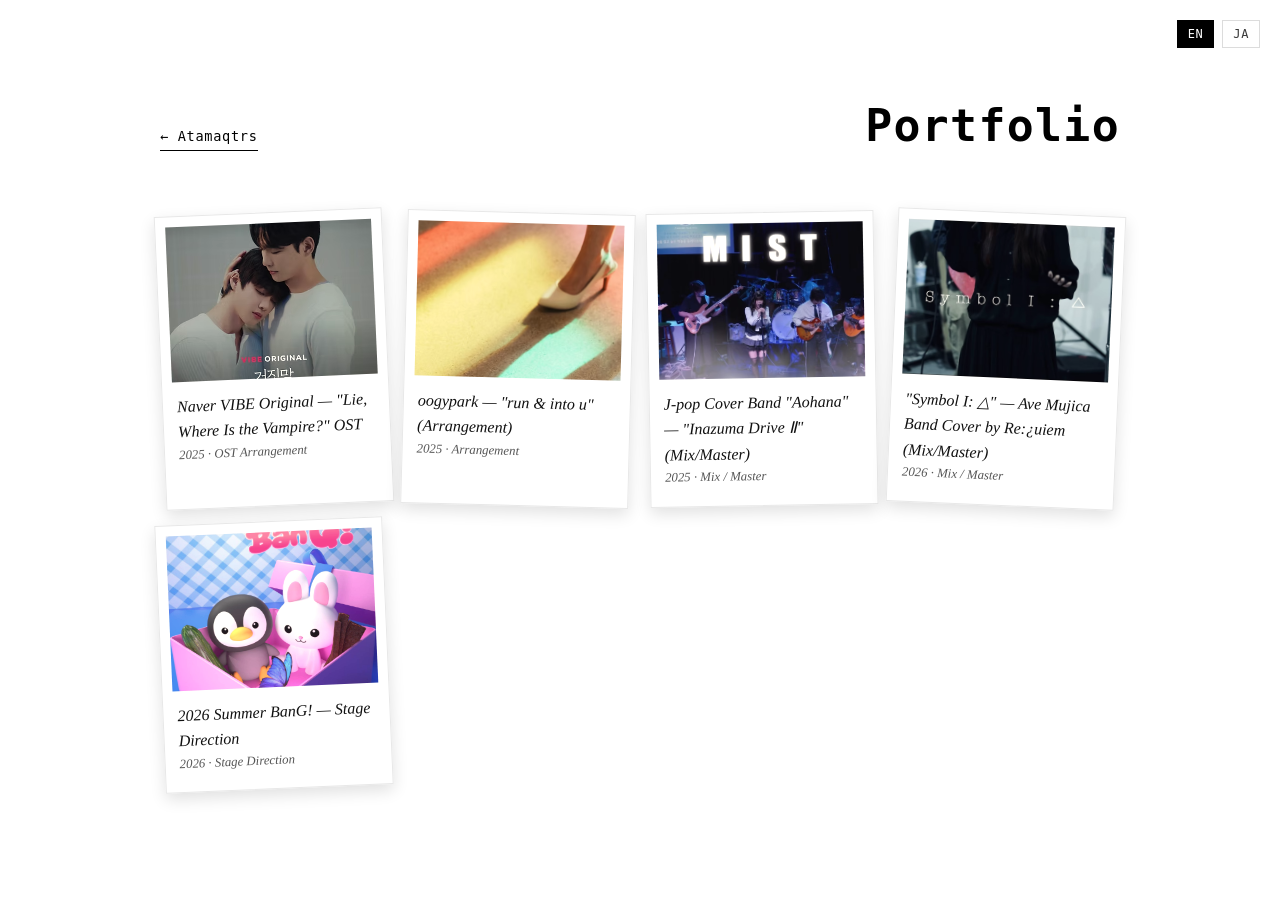
==== commit cf3ca37f: "Easter egg: clicking the plaster bust makes it angry with a pixel speech bubble Co-Authored-By: Clau" ====
--- a/portfolio.html
+++ b/portfolio.html
@@ -11,7 +11,7 @@
 <link rel="preconnect" href="https://fonts.gstatic.com" crossorigin>
 <link href="https://fonts.googleapis.com/css2?family=Cormorant+Garamond:ital,wght@0,400;0,500;0,600;1,400;1,500&display=swap" rel="stylesheet">
 <link href="https://fonts.cdnfonts.com/css/vcr-osd-mono" rel="stylesheet">
-<link rel="stylesheet" href="css/style.css?v=30" />
+<link rel="stylesheet" href="css/style.css?v=33" />
 <style>
   /* This page isn't part of the one-page scroller, so it needs a normal
      document-flow layout instead of the .panel/#scroll-container system. */
@@ -63,7 +63,7 @@
   </div>
 </div>
 
-<script src="js/i18n.js?v=11"></script>
+<script src="js/i18n.js?v=12"></script>
 <script src="js/portfolio.js?v=15"></script>
 </body>
 </html>
--- a/css/style.css
+++ b/css/style.css
@@ -143,6 +143,99 @@
   height: auto;
   object-fit: contain;
 }
+
+/* ===== Easter egg: the plaster bust ===== */
+.plaster-btn {
+  position: relative;
+  display: block;
+  padding: 0;
+  margin: 0;
+  background: none;
+  border: none;
+  cursor: pointer;
+  -webkit-tap-highlight-color: transparent;
+}
+.plaster-btn:focus-visible { outline: 2px dashed var(--fg); outline-offset: 4px; }
+.plaster-btn .brand-plaster { display: block; transform-origin: 50% 90%; }
+.plaster-btn.angry .brand-plaster {
+  /* white plaster flushes red; shakes in jerky 2-step motion */
+  filter: sepia(1) saturate(9) hue-rotate(-46deg) brightness(0.95);
+  animation: bust-shake 0.18s steps(2) infinite;
+}
+@keyframes bust-shake {
+  0%   { transform: translate(-2px, 0) rotate(-5deg) scale(1.1); }
+  100% { transform: translate(2px, -1px) rotate(5deg) scale(1.1); }
+}
+
+/* Pixel anger vein (the manga 💢): four little corner brackets, 3px "pixels". */
+.anger-mark {
+  position: absolute;
+  top: -4px;
+  left: -10px;
+  width: 3px;
+  height: 3px;
+  background: #e32424;
+  box-shadow:
+    3px 0 #e32424, 0 3px #e32424,
+    12px 0 #e32424, 15px 0 #e32424, 15px 3px #e32424,
+    0 12px #e32424, 0 15px #e32424, 3px 15px #e32424,
+    15px 12px #e32424, 12px 15px #e32424, 15px 15px #e32424;
+  opacity: 0;
+  pointer-events: none;
+}
+.plaster-btn.angry .anger-mark { opacity: 1; animation: anger-blink 0.3s steps(1) infinite; }
+@keyframes anger-blink { 50% { opacity: 0.25; } }
+
+/* Pixel speech bubble: a plain rectangle whose four edge-shadows leave notched
+   corners (the classic 8-bit dialogue box), plus a stair-stepped tail. */
+.pixel-bubble {
+  position: absolute;
+  left: calc(100% + 16px);
+  top: -2px;
+  width: max-content;
+  max-width: min(132px, calc(50vw - 56px));
+  padding: 8px 10px;
+  background: #fff;
+  color: #000;
+  font-family: var(--font-display);
+  font-size: 0.8rem;
+  line-height: 1.3;
+  text-align: left;
+  letter-spacing: 0;
+  box-shadow: 0 -4px 0 0 #000, 0 4px 0 0 #000, -4px 0 0 0 #000, 4px 0 0 0 #000;
+  visibility: hidden;
+  pointer-events: none;
+  z-index: 5;
+}
+.pixel-bubble::before,
+.pixel-bubble::after { content: ""; position: absolute; width: 4px; height: 4px; }
+.pixel-bubble::before { /* tail outline (black), a left-pointing stair wedge */
+  left: -16px;
+  top: 16px;
+  background: #000;
+  box-shadow: 4px -4px #000, 4px 4px #000, 8px -8px #000, 8px 8px #000;
+}
+.pixel-bubble::after { /* tail fill (white) — also opens a gap in the bubble's border */
+  left: -12px;
+  top: 16px;
+  width: 12px;
+  background: #fff;
+  box-shadow: 4px -4px #fff, 4px 4px #fff, 8px -8px #fff, 8px 8px #fff;
+}
+.plaster-btn.angry .pixel-bubble {
+  visibility: visible;
+  animation: bubble-pop 0.25s steps(3) both;
+}
+@keyframes bubble-pop {
+  0%   { transform: scale(0.4); transform-origin: 0 50%; }
+  100% { transform: scale(1);   transform-origin: 0 50%; }
+}
+@media (prefers-reduced-motion: reduce) {
+  .plaster-btn.angry .brand-plaster,
+  .plaster-btn.angry .anger-mark,
+  .plaster-btn.angry .pixel-bubble { animation: none; }
+}
+
 .brand-logo {
   width: min(280px, 60vw);
   height: auto;
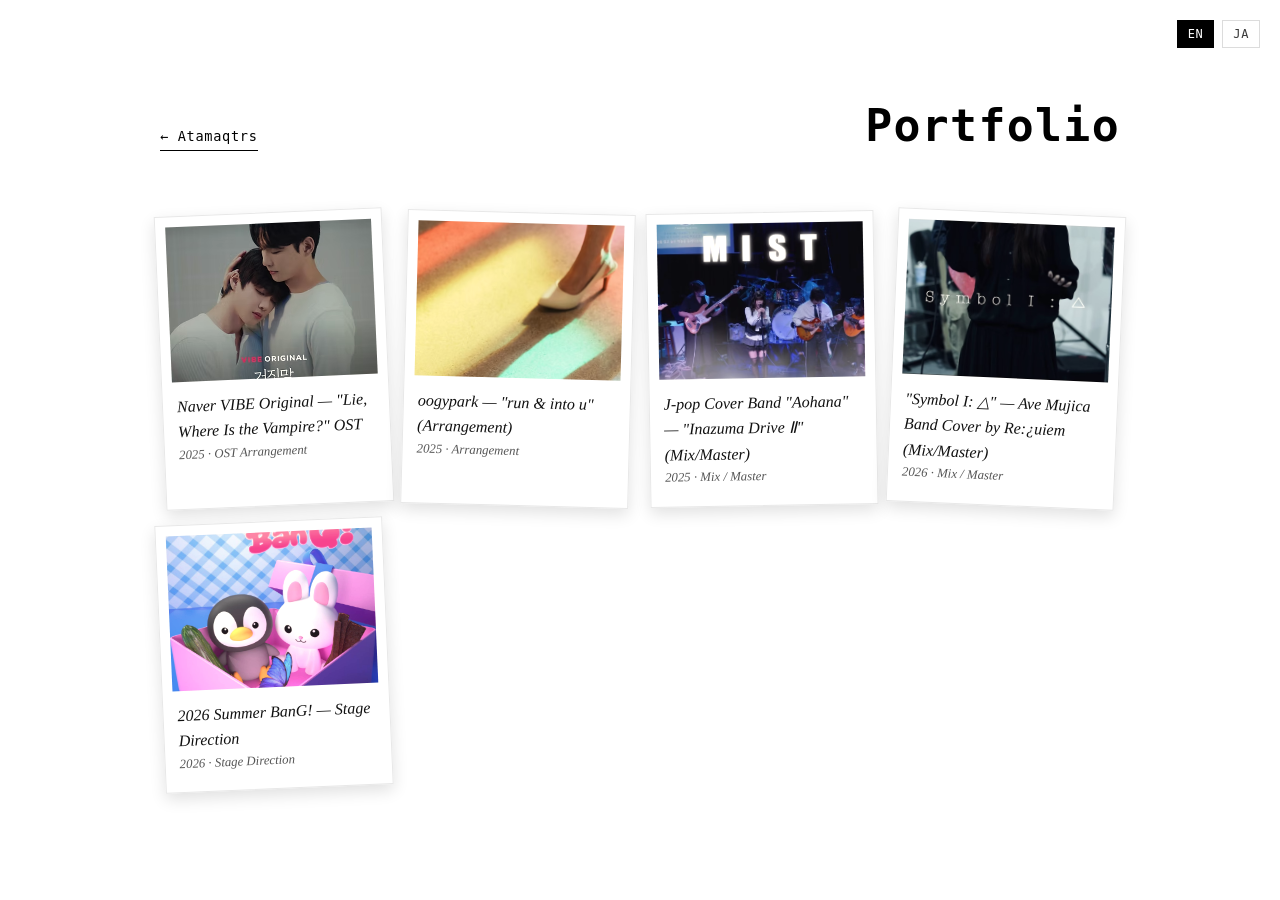
==== commit 51b78251: "Easter egg: rage stage after 4+ clicks (red bust, 3 anger marks, pixel steam puffs, harder shake) Co" ====
--- a/portfolio.html
+++ b/portfolio.html
@@ -11,7 +11,7 @@
 <link rel="preconnect" href="https://fonts.gstatic.com" crossorigin>
 <link href="https://fonts.googleapis.com/css2?family=Cormorant+Garamond:ital,wght@0,400;0,500;0,600;1,400;1,500&display=swap" rel="stylesheet">
 <link href="https://fonts.cdnfonts.com/css/vcr-osd-mono" rel="stylesheet">
-<link rel="stylesheet" href="css/style.css?v=33" />
+<link rel="stylesheet" href="css/style.css?v=34" />
 <style>
   /* This page isn't part of the one-page scroller, so it needs a normal
      document-flow layout instead of the .panel/#scroll-container system. */
@@ -63,7 +63,7 @@
   </div>
 </div>
 
-<script src="js/i18n.js?v=12"></script>
+<script src="js/i18n.js?v=13"></script>
 <script src="js/portfolio.js?v=15"></script>
 </body>
 </html>
--- a/css/style.css
+++ b/css/style.css
@@ -185,6 +185,38 @@
 }
 .plaster-btn.angry .anger-mark { opacity: 1; animation: anger-blink 0.3s steps(1) infinite; }
 @keyframes anger-blink { 50% { opacity: 0.25; } }
+
+/* Rage (4+ clicks): deeper red, two more veins, harder shake, steam puffs. */
+.anger-mark.extra { opacity: 0; animation: none; }
+.extra-a { top: -16px; left: 24px; }
+.extra-b { top: 26px; left: -18px; }
+.plaster-btn.rage .anger-mark.extra { opacity: 1; animation: anger-blink 0.22s steps(1) infinite; }
+.plaster-btn.rage .brand-plaster {
+  filter: sepia(1) saturate(16) hue-rotate(-50deg) brightness(0.78) contrast(1.35) drop-shadow(0 0 5px #ff2a2a);
+  animation: bust-rage 0.1s steps(2) infinite;
+}
+@keyframes bust-rage {
+  0%   { transform: translateX(-6px) rotate(-9deg) scale(1.2); }
+  100% { transform: translateX(6px)  rotate(9deg)  scale(1.2); }
+}
+.plaster-btn.rage .pixel-bubble { color: #c40000; }
+.plaster-btn.rage .pixel-bubble { max-width: min(150px, calc(50vw - 56px)); }
+/* square "pixel" steam puffs fired off the head (spawned by main.js) */
+.puff {
+  position: absolute;
+  top: 6px;
+  width: var(--s);
+  height: var(--s);
+  background: #fff;
+  box-shadow: 0 0 0 2px #000;
+  pointer-events: none;
+  z-index: 4;
+  animation: puff-fly 0.8s steps(8) forwards;
+}
+@keyframes puff-fly {
+  0%   { transform: translate(0, 0) scale(0.6); opacity: 1; }
+  100% { transform: translate(var(--dx), var(--dy)) scale(1.7); opacity: 0; }
+}
 
 /* Pixel speech bubble: a plain rectangle whose four edge-shadows leave notched
    corners (the classic 8-bit dialogue box), plus a stair-stepped tail. */
@@ -233,7 +265,10 @@
 @media (prefers-reduced-motion: reduce) {
   .plaster-btn.angry .brand-plaster,
   .plaster-btn.angry .anger-mark,
+  .plaster-btn.rage .brand-plaster,
+  .plaster-btn.rage .anger-mark.extra,
   .plaster-btn.angry .pixel-bubble { animation: none; }
+  .puff { display: none; }
 }
 
 .brand-logo {
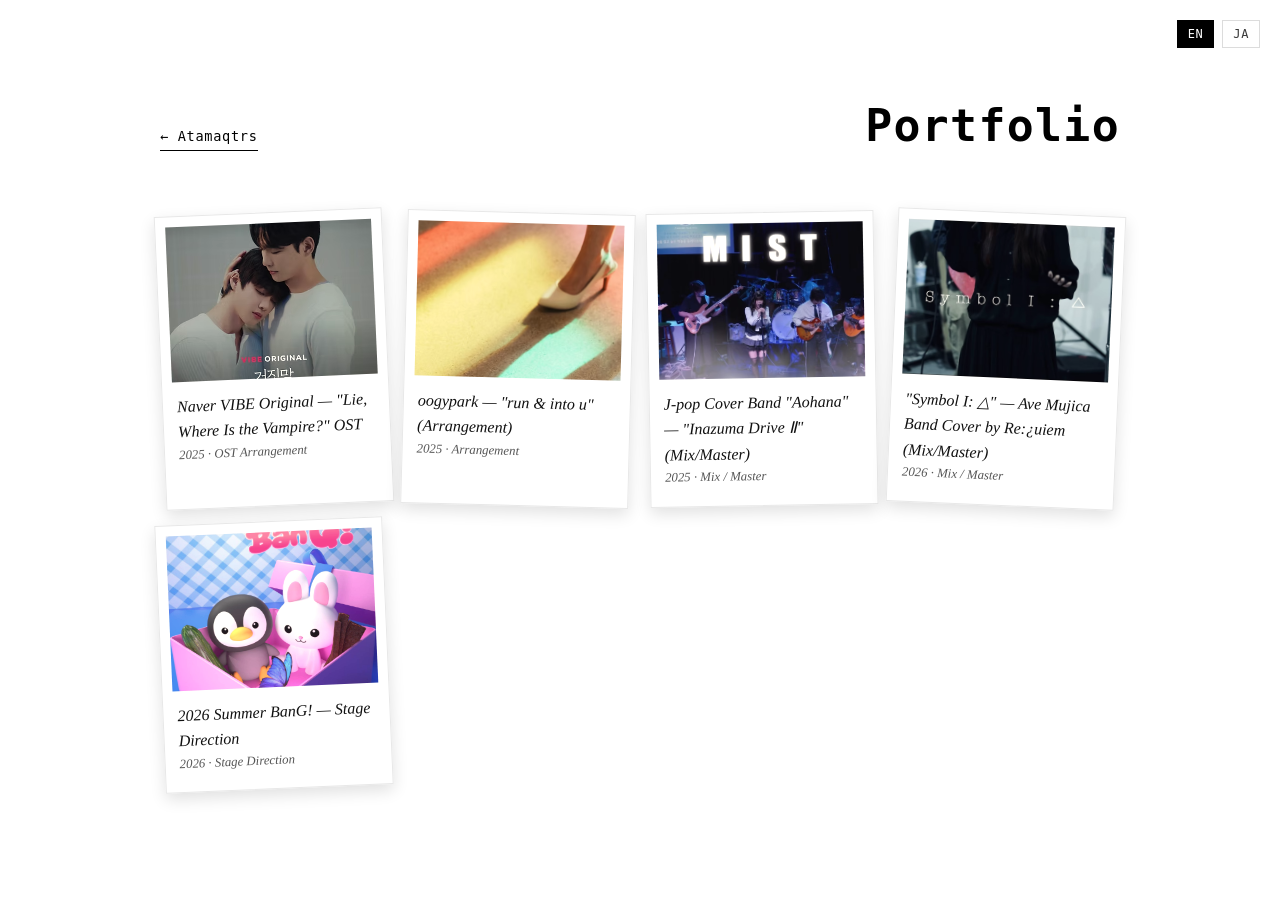
==== commit 39a4c01b: "Easter egg: show a single anger mark until the 4th click Co-Authored-By: Claude Sonnet 5.5 <noreply@" ====
--- a/portfolio.html
+++ b/portfolio.html
@@ -11,7 +11,7 @@
 <link rel="preconnect" href="https://fonts.gstatic.com" crossorigin>
 <link href="https://fonts.googleapis.com/css2?family=Cormorant+Garamond:ital,wght@0,400;0,500;0,600;1,400;1,500&display=swap" rel="stylesheet">
 <link href="https://fonts.cdnfonts.com/css/vcr-osd-mono" rel="stylesheet">
-<link rel="stylesheet" href="css/style.css?v=34" />
+<link rel="stylesheet" href="css/style.css?v=35" />
 <style>
   /* This page isn't part of the one-page scroller, so it needs a normal
      document-flow layout instead of the .panel/#scroll-container system. */
--- a/css/style.css
+++ b/css/style.css
@@ -187,7 +187,8 @@
 @keyframes anger-blink { 50% { opacity: 0.25; } }
 
 /* Rage (4+ clicks): deeper red, two more veins, harder shake, steam puffs. */
-.anger-mark.extra { opacity: 0; animation: none; }
+.plaster-btn .anger-mark.extra,
+.plaster-btn.angry .anger-mark.extra { opacity: 0; animation: none; } /* only the first vein until rage */
 .extra-a { top: -16px; left: 24px; }
 .extra-b { top: 26px; left: -18px; }
 .plaster-btn.rage .anger-mark.extra { opacity: 1; animation: anger-blink 0.22s steps(1) infinite; }
